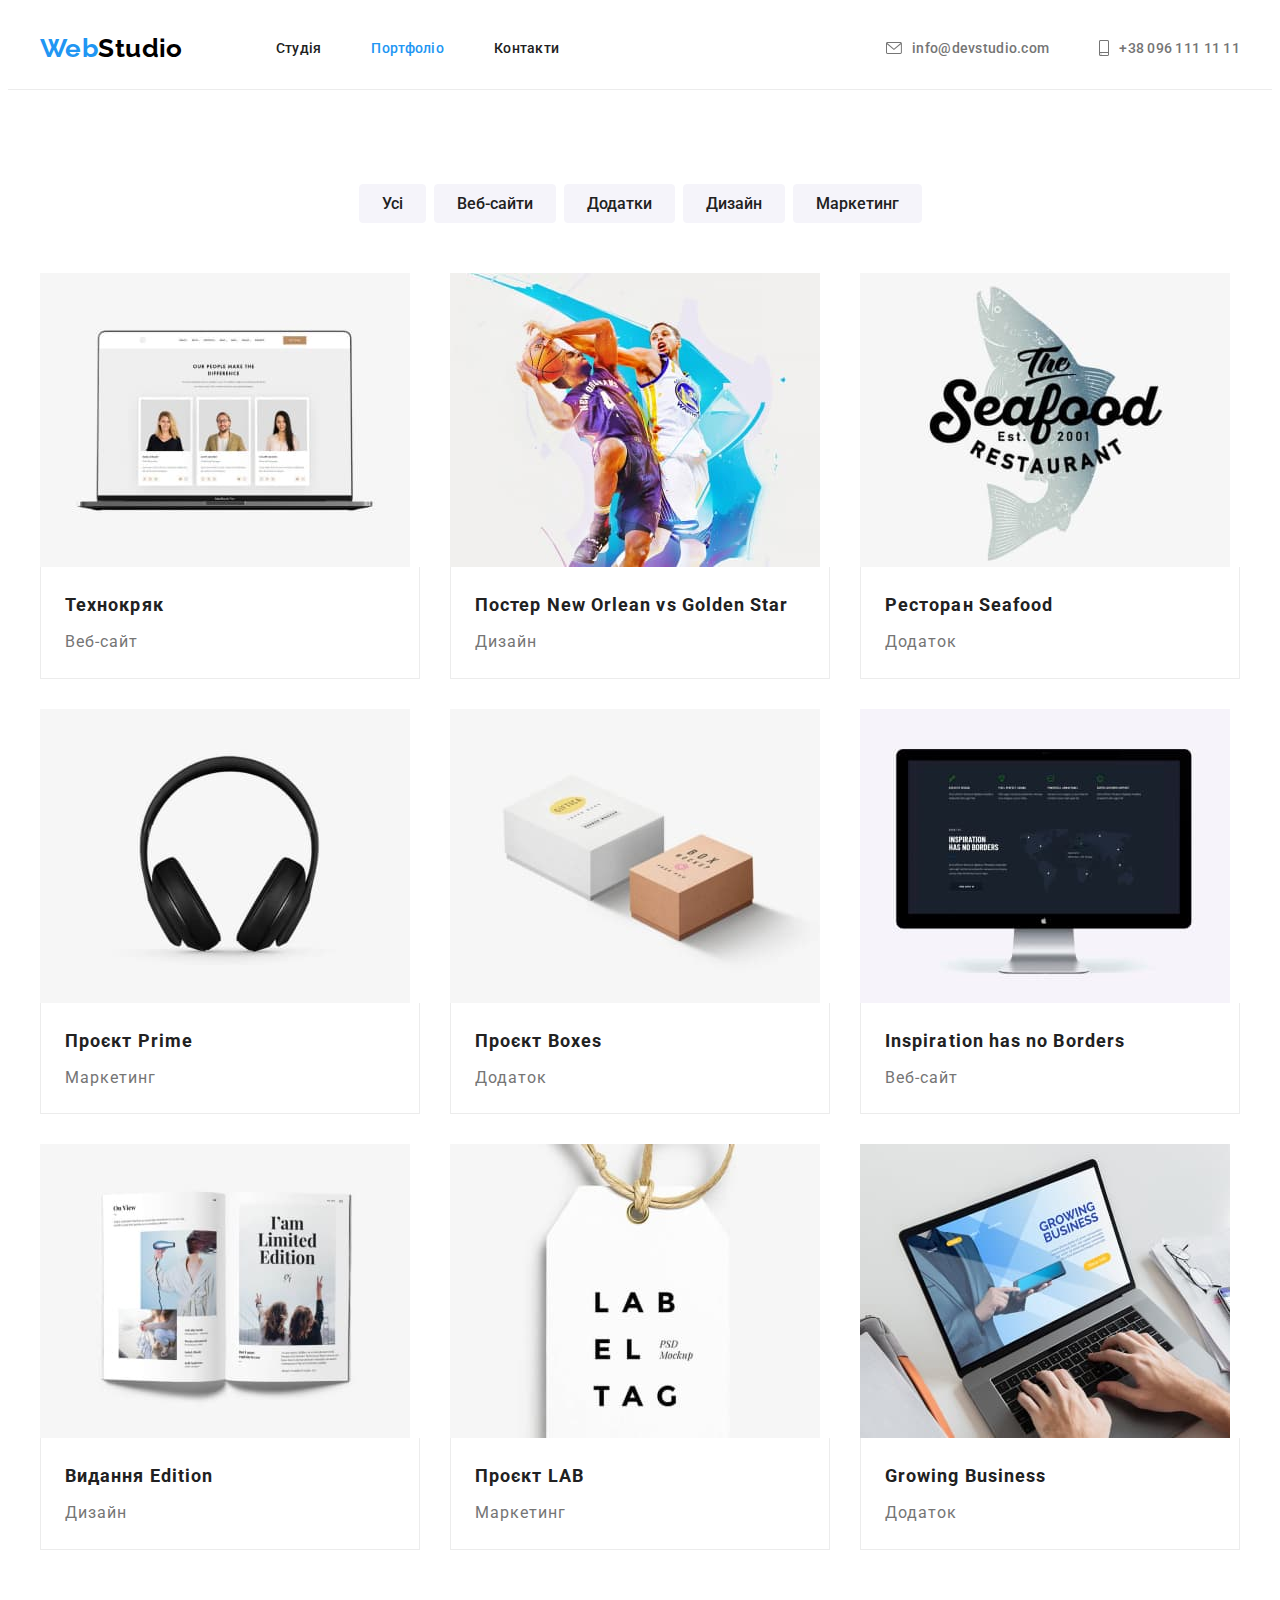
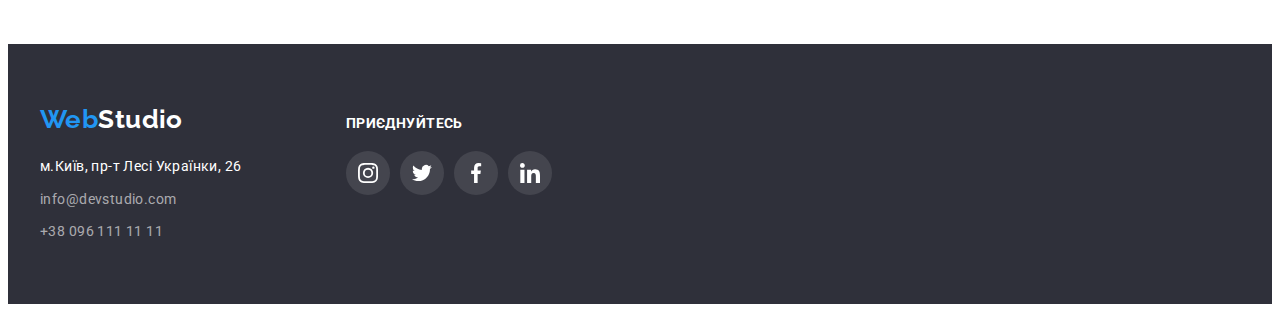
==== portfolio.html @ 3c823bf5 "початок" ====
<!DOCTYPE html>
<html lang="uk">
<head>
    <meta charset="UTF-8">
    <meta http-equiv="X-UA-Compatible" content="IE=edge">
    <meta name="viewport" content="width=device-width, initial-scale=1.0">
    <link rel="preconnect" href="https://fonts.googleapis.com">
<link rel="preconnect" href="https://fonts.gstatic.com" crossorigin>
<link href="https://fonts.googleapis.com/css2?family=Raleway:wght@700&family=Roboto:wght@400;500;700;900&display=swap" rel="stylesheet">
<link rel="stylesheet" href="https://cdnjs.cloudflare.com/ajax/libs/modern-normalize/1.1.0/modern-normalize.min.css" 
integrity="sha512-wpPYUAdjBVSE4KJnH1VR1HeZfpl1ub8YT/NKx4PuQ5NmX2tKuGu6U/JRp5y+Y8XG2tV+wKQpNHVUX03MfMFn9Q==" 
crossorigin="anonymous" 
referrerpolicy="no-referrer" />
    <title>Портфоліо</title>
    <link rel="stylesheet" href="./css/styles.css">
</head>
<body>
    <header>
      
        <div class="header container">
            <nav class="header-nav">
                <a href="index.html" lang="en" class="logo link">Web<span class="logo-header">Studio</span></a>
                <ul class="header-nav list">
                    <li class="nav-items"><a href="./index.html" class="nav-items link">Студія</a></li>
                    <li class="nav-items"><a href="./portfolio.html" class="nav-items link current">Портфоліо</a></li>
                    <li class="nav-items"><a href="" class="nav-items link">Контакти</a></li>
                </ul>
            </nav>

            <ul class="list flex">
                <li class="list-item">
                    <a href="mailto:info@devstudio.com" target="_blank"
                    class="cantacts-mail link">
                        <svg class="contacts-icon" width="16"
                        height="12">
                            <use href="./images/symbol-defs.svg#letter"></use>
                        </svg>info@devstudio.com</a> </li>
                <li class="list-item">
                    <a href="tel:+380961111111" class="contacts-tel link">
                        <svg class="contacts-icon" width="10"
                        height="16">
                            <use href="./images/symbol-defs.svg#smartphone"></use>
                        </svg>+38 096 111 11 11</a> </li>
            </ul>
        </div>
    
    </header>
    <main> 
        <section class="section">
            <div class="container">
                <h1 class="visually-hidden">проєкти</h1>
           
                <ul class="project-filter list">
                    <li><button type="button" class="filter-btn" aria-label="Усі">Усі</button></li>
                    <li><button type="button" class="filter-btn" aria-label="Веб-сайти">Веб-сайти</button></li>
                    <li><button type="button" class="filter-btn" aria-label="Додатки">Додатки</button></li>
                    <li><button type="button" class="filter-btn" aria-label="Дизайн">Дизайн</button></li>
                    <li><button type="button" class="filter-btn" aria-label="Маркетинг">Маркетинг</button></li>
                </ul>
                <ul class="project-list list">
                    <li class="project-item">
                        <a href="" class="project-link link">
                            <img src="./images/tech.jpg"  alt="Веб-сайт на екрані ноутбука" width="370">
                            <div class="project-descr">
                                <h2 class="project-title">Технокряк</h2>
                                <p class="title-descr">Веб-сайт</p>
                            </div>
                        </a>
                    </li>
                    <li class="project-item">
                        <a href="" class="project-link link">
                            <img src="./images/bascet.jpg"  alt="два баскетболіста змагаються" width="370">
                            <div class="project-descr">
                                <h2 class="project-title">Постер <span lang="en">New Orlean vs Golden Star</span> </h2>
                                <p class="title-descr">Дизайн</p>
                            </div>
                        </a>
                    </li>
                    <li class="project-item">
                        <a href="" class="project-link link">
                            <img src="./images/seafood.jpg"  alt="логотип ресторана Seafood" width="370">
                            <div class="project-descr">
                                <h2 class="project-title">Ресторан <span lang="en">Seafood</span> </h2>
                                <p class="title-descr">Додаток</p>
                            </div>
                        </a>
                    </li>
                    <li class="project-item">
                        <a href="" class="project-link link">
                            <img src="./images/prime.jpg"  alt="накладні наушники" width="370">
                            <div class="project-descr">
                                <h2 class="project-title">Проєкт <span lang="en">Prime</span></h2>
                                <p class="title-descr">Маркетинг</p>
                            </div>
                        </a>
                    </li>
                    <li class="project-item">
                        <a href="" class="project-link link">
                            <img src="./images/boxes.jpg" alt="дві коробки" width="370">
                            <div class="project-descr">
                                <h2 class="project-title">Проєкт <span lang="en"> Boxes</span></h2>
                                <p class="title-descr">Додаток</p>
                            </div>
                        </a>
                    </li>
                    <li class="project-item">
                        <a href="" class="project-link link">
                            <img src="./images/borders.jpg"  alt="Веб-сайт Inspiration has no Borders на екрані монітора" width="370">
                            <div class="project-descr">
                                <h2 class="project-title" lang="en">Inspiration has no Borders</h2>
                                <p class="title-descr">Веб-сайт</p>
                            </div>
                        </a>
                    </li>
                    <li class="project-item">
                        <a href="" class="project-link link">
                            <img src="./images/limited.jpg"  alt="журнал видання Limited Edition" width="370">
                            <div class="project-descr">
                                <h2 class="project-title">Видання <span lang="en">Edition</span> </h2>
                                <p class="title-descr">Дизайн</p>
                            </div>
                        </a>
                    </li>
                    <li class="project-item">
                        <a href="" class="project-link link">
                            <img src="./images/Lab.jpg"  alt="логотип проєкта LAB" width="370">
                            <div class="project-descr">
                                <h2 class="project-title">Проєкт LAB</h2>
                                <p class="title-descr">Маркетинг</p>
                            </div>
                        </a>
                    </li>
                    <li class="project-item">
                        <a href="" class="project-link link">
                            <img src="./images/busines.jpg"  alt="Додаток Growing Business на екрані ноутбука" width="370">
                            <div class="project-descr">
                                <h2 class="project-title" lang="en">Growing Business</h2>
                                <p class="title-descr">Додаток</p>
                            </div>
                        </a>
                    </li>
                </ul>
            </div>    
        </section>
    </main>
    <footer>
        <div class="container">
            <div>
                <a href="index.html" lang="en" class="logo link">Web<span class="logo-footer">Studio</span></a>
                <address class="address">
                    <ul class="list">
                        <li><a href="https://goo.gl/maps/mJdhDVVJMLw1E8uT7" class="address-map link" target="_blank"
                                rel="noreferrer noopener">м.Київ, пр-т Лесі Українки, 26</a></li>
                        <li><a href="mailto:info@devstudio.com" class="address-mail link"
                                target="_blank">info@devstudio.com</a></li>
                        <li><a href="tel:+380961111111" class="address-tel link">+38 096 111 11 11</a></li>
                    </ul>
                </address>
            </div>
            <div class="invite">
                <p class="invite-text">приєднуйтесь</p>
                <ul class="invite-list list">
                    <li>
                        <a href="" class="link invite-link">
                            <svg class="icon">
                                <use href="./images/symbol-defs.svg#instagram"></use>
                            </svg>
                        </a>
                    </li>
                    <li>
                        <a href="" class="link invite-link">
                            <svg class="icon">
                                <use href="./images/symbol-defs.svg#twitter"></use>
                            </svg>
                        </a>
                    </li>
                    <li>
                        <a href="" class="link invite-link">
                            <svg class="icon">
                                <use href="./images/symbol-defs.svg#facebook"></use>
                            </svg>
                        </a>
                    </li>
                    <li>
                        <a href="" class="link invite-link">
                            <svg class="icon">
                                <use href="./images/symbol-defs.svg#linkedin"></use>
                            </svg>
                        </a>
                    </li>
                </ul>
            </div>
        </div>
    </footer>
    
</body>
</html>
---- css/styles.css ----
:root {--primary-text-color: #757575;
--accent-color: #2196F3;
--contrast-color:#212121 ;
--separation-color:#F5F4FA;
--background-color:#2F303A;
--pure-black-color:#000000;
--pure-white-color:#ffffff;
--transparent-white:#FFFFFF99;
--border-color: rgba(236, 236, 236, 1);
--footer-icon-color:rgba(255, 255, 255, 0.1);
--gradient-color: rgba(47, 48, 58, 0.4);
--icon-color: #AFB1B8;
 } 
/* * {outline: 2px solid green} */
body {
    color: var(--primary-text-color); 
    font-family: 'Roboto', sans-serif;
    font-size: 14px; 
    letter-spacing: 0.03em; 
    background-color: #ffffff;}

   
.list { 
    list-style: none; 
    padding: 0; 
    margin: 0;}
.list.flex {
    margin-left: auto;}
.list.flex .list-item + .list-item {margin-left: 50px;}


 /* Утиліти---------------------------- */
.link {
    text-decoration: none;
}
.link.current {color:var(--accent-color);}
html {box-sizing: border-box;}
.visually-hidden {
    position: absolute;
    width: 1px;
    height: 1px;
    margin: -1px;
    border: 0;
    padding: 0;
    white-space: nowrap;
    clip-path: inset(100%);
    clip: rect(0 0 0 0);
    overflow: hidden;
  }
  
img {display: block;}
.container {
    margin: 0 auto;
    padding: 0 15px;
    width: 1200px;}
.margin-none, 
.hiden,
 h1,
 h2,
 h3,
 p {margin: 0;}
 .flex {display: flex;}

 header {border-bottom: 1px solid var(--border-color);}
 .thumb {
    display: block;
    height: 100%;
    width: 100%;
 }

/*  header */
.header-nav {
    color:var(--contrast-color); 
    align-items: center;
    display: flex;
}
.header.container {
    display: flex;
    align-items: center ;
    /* padding-top: 24px;
    padding-bottom: 25px; */
}

.logo {
    color: var(--accent-color); 
    font-weight: 700;
    font-size: 26px;
    line-height: 1.2; 
    font-family:'Raleway', sans-serif;
    display: inline-block;
    margin-right: 93px;
}
.logo-header {color: var(--pure-black-color);}
.header-nav .nav-items + .nav-items {
margin-left: 50px;}
.nav-items.link, .cantacts-mail.link, .contacts-tel.link   {
    display: block;
    padding-top: 32px;
    padding-bottom: 32px;
    display:flex;
    align-items: center;
}

.nav-items, 
.cantacts-mail, 
.contacts-tel {
    color: inherit; 
    font-weight: 500; 
    line-height: 1.2; 
    letter-spacing: 0.02em;}
.nav-items:hover, 
.cantacts-mail:hover, 
.contacts-tel:hover {color:var(--accent-color);}
.nav-items:focus, 
.cantacts-mail:focus, 
.contacts-tel:focus { color:var(--accent-color);}

/* main головної сторінки---------------------------- */
/* hero -----------------------------------*/
.hero {
    text-align: center;
    min-height: 600px;
    display: flex;
    flex-direction: column;
    align-items: center; 
    justify-content: center;
}
.background-hero {
    margin: 0 auto;
    background-image: linear-gradient(90deg, var(--gradient-color), var(--gradient-color)), url(../images/hero-bg.jpg);
    background-repeat: no-repeat;
    max-width: 1600px;
}

.hero-title {
    color:var(--pure-white-color); 
    font-weight: 900;
    font-size: 44px;
    line-height: 1.4; 
    letter-spacing: 0.06em; 
    text-transform: uppercase;
    margin-bottom: 30px;
    width: 696px;
}
.hero-btn {
    background-color: var(--accent-color);
    color: var(--pure-white-color); 
    font-weight: 700;
    font-size: 16px;
    line-height: 1.9; 
    text-align: center; 
    letter-spacing: 0.06em; 
    cursor: pointer; 
    font-family: inherit;
    width: 216px;
    height: 50px;
    border-radius: 4px;
    border-color: var(--accent-color);
    /* margin: 0 auto 0 auto */
}

    /* секція як ми працюємо -----------------------------*/
    .section {     
        padding-top: 94px;
        padding-bottom: 94px;}
/* .section-descr>.container {
    padding-top: 94px;
    padding-bottom: 94px;} */
.section-descr .list {justify-content: space-between;}
.list .descr-list + .descr-list {margin-left: 30px;}
/* .list>.descr-list:not(:first-child) {margin-left: 30px;} */
.descr-item {
    text-transform: uppercase; 
    color:var(--contrast-color) ; 
    font-weight: 700; font-size: 14px;
    line-height: 1.2;
    margin-bottom: 10px;
}

/* картинки бєкграунди--------------------------------*/

.item-text {
    line-height: 1.7;}

    /* чим ми займаємось-------------------- */
/* .section-direction>.container { padding-bottom: 94px;} */
.section-direction .list {justify-content: space-between;}
.section-direction.section {padding-top: 0;}

/* секція наша команда------------------------- */
.team  {background-color: var(--separation-color);}

.name-and-profession{
        padding: 30px 0px;    
}
.team .first-list {justify-content: space-between;}
.first-list {
    display: flex;
}
.team-items {
    background-color: var(--pure-white-color);
    border-radius: 0 0 4px 4px;
    text-align: center;
    box-shadow: 0px 1px 3px rgba(0, 0, 0, 0.12), 0px 1px 1px rgba(0, 0, 0, 0.14), 0px 2px 1px rgba(0, 0, 0, 0.2);
}
.member-profession {
    font-size: 16px;
    line-height: 1.2;}
.team-member {
    font-weight: 500;
    font-size: 16px;
    line-height: 1.2;
    margin-bottom: 10px;}
.title {
    font-weight: 700;
    font-size: 36px;
    line-height: 1.2; 
    text-align: center;
    margin-bottom: 50px;} 
.title, 
.team-member {color: var(--contrast-color);}
.title.margin-none {margin-bottom: 50px;}

/* footer -------------------------------*/
footer{
    padding-top: 60px;
    padding-bottom: 60px;
    background-color: var(--background-color);
}
footer .logo {
    margin-bottom: 20px;
}
footer .container {
    display: flex;
    align-items: baseline;
}
.footer-first {
padding: 60px 0 60px;
}
.logo-footer {color: var(--pure-white-color);}
.address {font-style:normal}
.address li:not(:last-child) {margin-bottom: 9px;}
 .address-map {
    color:var(--pure-white-color);
    line-height: 1.7;}
.address-mail, 
.address-tel {
    color: var(--transparent-white);
    line-height: 1.7;}
.address-map:hover, 
.address-mail:hover, 
.address-tel:hover {color: var(--accent-color);}
.address-map:focus, 
.address-mail:focus, 
.address-tel:focus {color: var(--accent-color);}
.invite {
    margin-left: 70px;
}
.invite-text {
    display: block;
    color: var(--pure-white-color);
    text-transform: uppercase;  
    margin-bottom: 20px;
    font-weight: 700;
    line-height: 16px;
}

/* портфоліо-------------------------------- */


/* фільтри----------------------------------- */
.filter-btn {
    padding: 6px 22px;
    background-color: var(--separation-color);
    color: var(--contrast-color);
    font-weight: 500;
    font-size: 16px;
    line-height: 1.6; 
    cursor: pointer; 
    font-family: inherit;
    border: 1px solid var(--separation-color); 
    border-radius: 4px;
}
.filter-btn:hover {
    background-color: var(--accent-color); 
    color: var(--pure-white-color);
    border: 1px solid var(--accent-color);
    box-shadow: 0px 3px 1px rgba(0, 0, 0, 0.1), 0px 1px 2px rgba(0, 0, 0, 0.08), 0px 2px 2px rgba(0, 0, 0, 0.12);
    }
.filter-btn:focus {background-color: var(--accent-color); 
    color: var(--pure-white-color);}
/* проєкти */
.project-filter {
    margin-bottom: 50px;
    display: flex;
    justify-content: center; 
}
.project-filter li+li {margin-left: 8px;}
/* .project-filter>li:not(:first-child) {margin-left: 8px;} */
.project-list { 
    display: flex;
    flex-wrap: wrap;
    gap:30px;
    }
.project-item { 
    flex-basis: calc((100% - 60px) /3); 
}
.project-link {
    display: block;
}
.project-link:hover {
    box-shadow: 0px 1px 1px rgba(0, 0, 0, 0.12), 0px 4px 4px rgba(0, 0, 0, 0.06), 1px 4px 6px rgba(0, 0, 0, 0.16);
}
.project-link:focus {
    box-shadow: 0px 1px 1px rgba(0, 0, 0, 0.12), 0px 4px 4px rgba(0, 0, 0, 0.06), 1px 4px 6px rgba(0, 0, 0, 0.16);
}
.project-descr { 
    padding: 20px 24px;
    border-left: 1px solid var(--border-color); 
    border-right: 1px solid var(--border-color); 
    border-bottom: 1px solid var(--border-color);
}

.project-title { 
    color:var(--contrast-color); 
    font-weight: 700;
    font-size: 18px;
    line-height: 2; 
    letter-spacing: 0.06em;
    margin-bottom: 4px;}
.title-descr {
    font-size: 16px;
    line-height: 1.9; 
    letter-spacing: 0.06em;
    color: var(--primary-text-color);
}

    /* svg картинки---------------------------- */
.contacts-icon {
    margin-right: 10px;
    fill:currentColor;
}

.team-contacts {
    display: flex;    
    margin-top: 16px;
    justify-content: center;
    gap:10px;
}
.team-contact-link {
    width: 44px;
    height: 44px;
    border-radius: 50%;
    background-color: var(--pure-white-color);
    fill: var(--icon-color);
    display:flex;
    justify-content: center;
    align-items: center;
}
.team-contact-link:hover {
    background-color: var(--accent-color);
    fill: var(--pure-white-color);
}
.team-contact-link:focus {
    background-color: var(--accent-color);
    fill: var(--pure-white-color);
}
.icon {
    width: 20px;
    height: 20px;
}
.costumers {
    display: flex;
    justify-content: space-between;   
}
.costumers>li {
    display: block;
    width: 170px;
    height: 92px;   
    border: 1px solid var(--icon-color);
    border-radius: 4px;
}
.costumers>li:hover {
    border-color: var(--accent-color);
}
.customers-item {
    display:flex;
    justify-content: center;
    align-items: center;
    width: 100%;
    height: 100%;
    fill: var(--icon-color);
}
.customers-item:hover {
    border-color: var(--accent-color);
    fill: var(--accent-color);
}
.customers-item:focus {
    border-color: var(--accent-color);
    fill: var(--accent-color);
}
.customers-contacts {
    width: 106px;
    height: 60px;
}
.invite-list {
    display: flex;
}
.invite-list>li:not(:first-child) {
    margin-left: 10px;
}
.invite-link {
    display:flex;
    justify-content: center;
    align-items: center;
    width: 44px;
    height: 44px;
    border-radius: 50%;
    background-color: var(--footer-icon-color);
    fill: var(--pure-white-color);
}
.invite-link:hover {
    background-color: var(--accent-color);
}
.invite-link:focus {
    background-color: var(--accent-color);
}
/* .invite-icon {
    width: 44px;
    height: 44px;
} */
/* картинки у -- як ми працюємо------------------ */
.descr-icon {
    background-color: var(--separation-color);
    border-radius: 4px;
    display:flex;
    justify-content: center;
    align-items: center;
    width: 270px;
    height: 120px;
    margin-bottom: 30px;
    fill: var(--contrast-color);
}
.funny-icon {
width: 70px;
height: 70px;
}
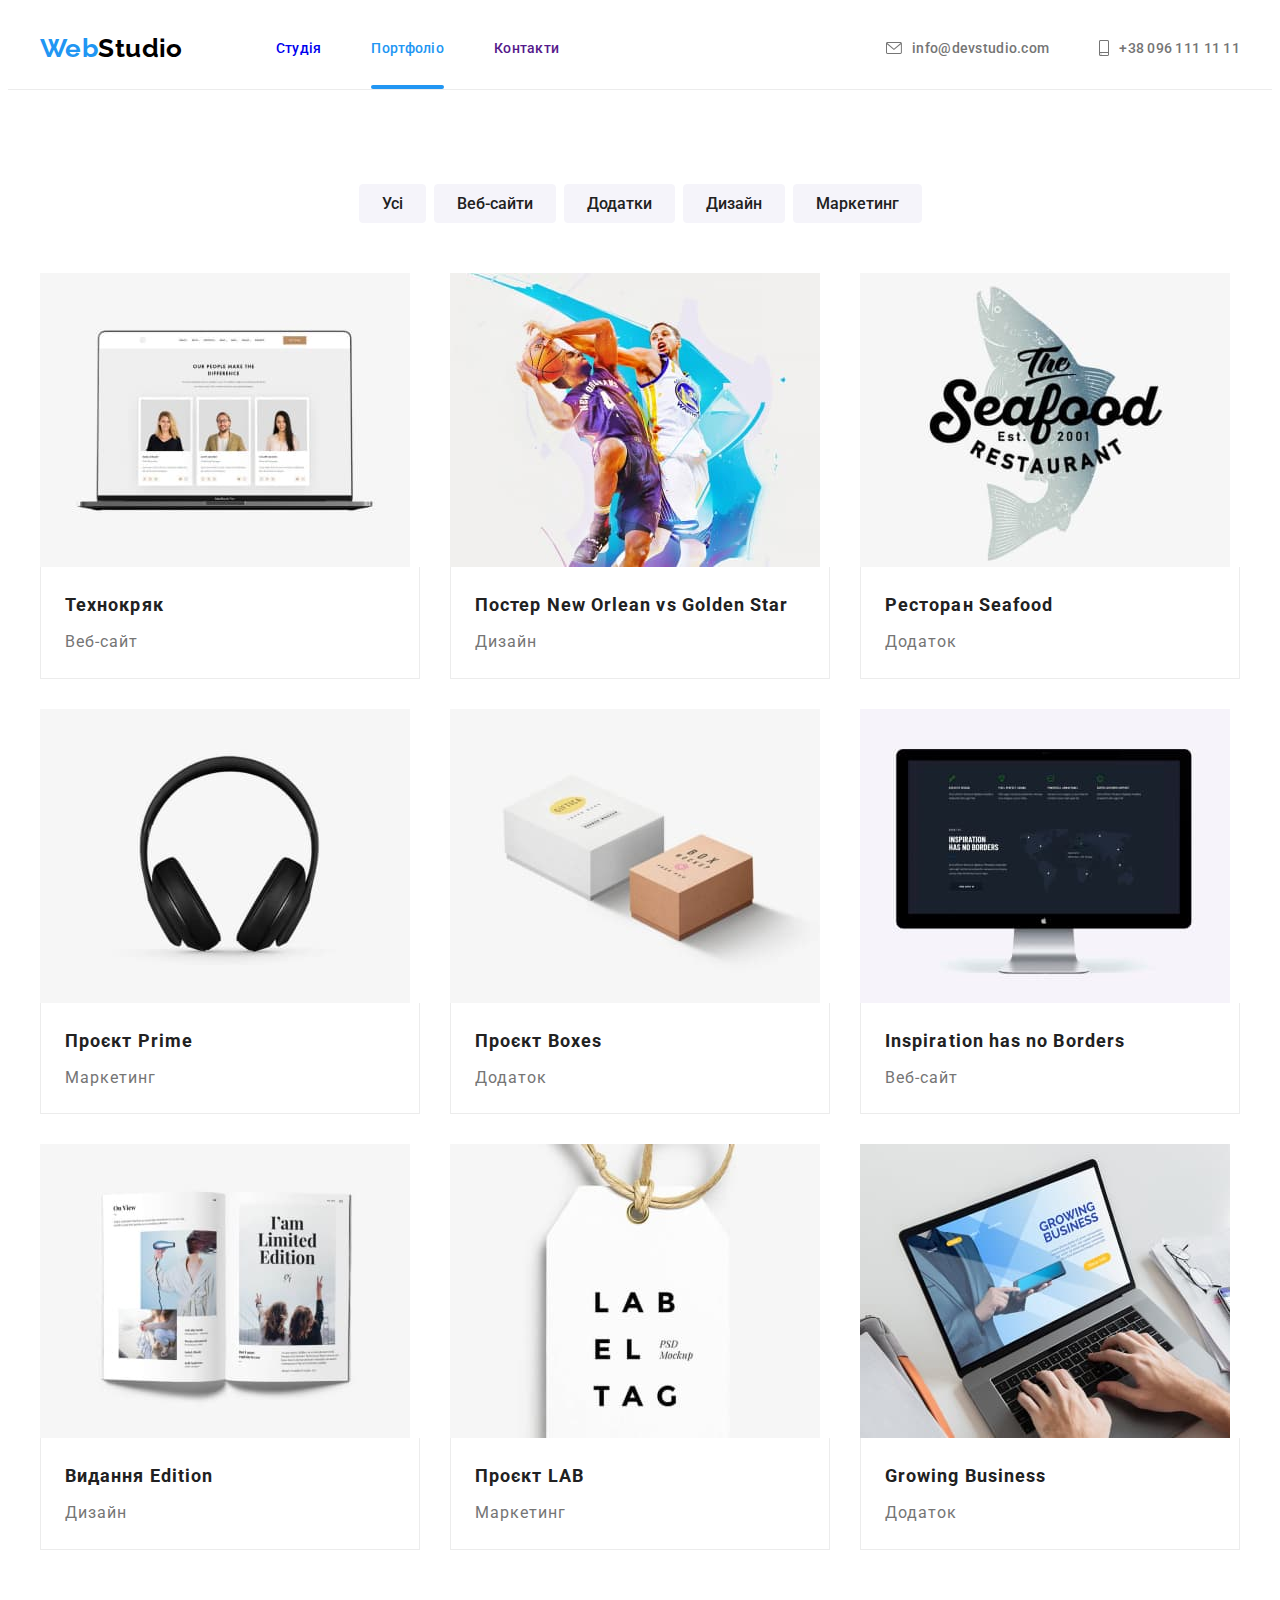
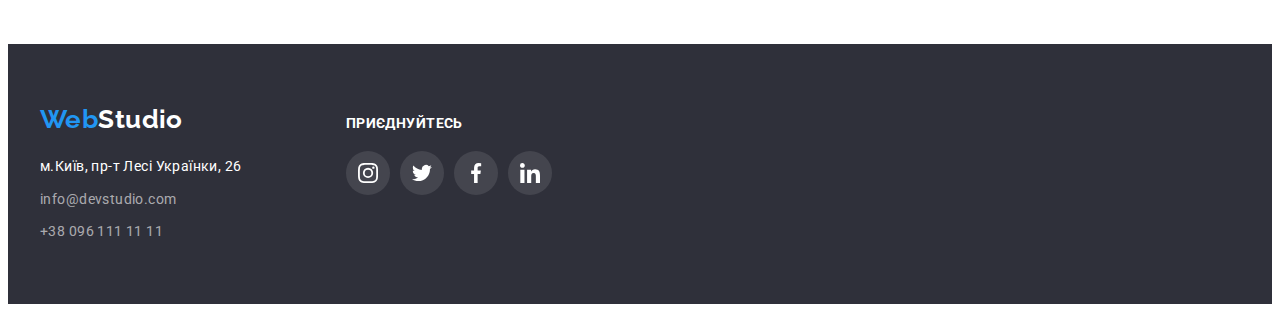
==== commit 1d123e0e: "у" ====
--- a/portfolio.html
+++ b/portfolio.html
@@ -21,9 +21,9 @@
             <nav class="header-nav">
                 <a href="index.html" lang="en" class="logo link">Web<span class="logo-header">Studio</span></a>
                 <ul class="header-nav list">
-                    <li class="nav-items"><a href="./index.html" class="nav-items link">Студія</a></li>
-                    <li class="nav-items"><a href="./portfolio.html" class="nav-items link current">Портфоліо</a></li>
-                    <li class="nav-items"><a href="" class="nav-items link">Контакти</a></li>
+                    <li class="nav-items"><a href="./index.html" class="link">Студія</a></li>
+                    <li class="nav-items"><a href="./portfolio.html" class="link current">Портфоліо</a></li>
+                    <li class="nav-items"><a href="" class="link">Контакти</a></li>
                 </ul>
             </nav>
 
@@ -59,13 +59,17 @@
                 </ul>
                 <ul class="project-list list">
                     <li class="project-item">
-                        <a href="" class="project-link link">
-                            <img src="./images/tech.jpg"  alt="Веб-сайт на екрані ноутбука" width="370">
-                            <div class="project-descr">
-                                <h2 class="project-title">Технокряк</h2>
-                                <p class="title-descr">Веб-сайт</p>
-                            </div>
-                        </a>
+                            <a href="" class="project-link link">
+                                <div class="project-thumb">
+                                    <img src="./images/tech.jpg"  alt="Веб-сайт на екрані ноутбука" width="370">
+                                    <p class="project-text">Ресурс пропонує комплексні пропозиції з різним рівнем функціоналу та сервісів. Все це дозволить відвідувачу отримати вичерпні відомості про компанію чи приватну особу.
+                                    </p>
+                                </div>
+                                <div class="project-descr">
+                                    <h2 class="project-title">Технокряк</h2>
+                                    <p class="title-descr">Веб-сайт</p>
+                                </div>
+                            </a>
                     </li>
                     <li class="project-item">
                         <a href="" class="project-link link">
--- a/css/styles.css
+++ b/css/styles.css
@@ -9,6 +9,7 @@
 --border-color: rgba(236, 236, 236, 1);
 --footer-icon-color:rgba(255, 255, 255, 0.1);
 --gradient-color: rgba(47, 48, 58, 0.4);
+--gradientblack-color:rgba(47, 48, 58, 0.8);
 --icon-color: #AFB1B8;
  } 
 /* * {outline: 2px solid green} */
@@ -17,13 +18,13 @@
     font-family: 'Roboto', sans-serif;
     font-size: 14px; 
     letter-spacing: 0.03em; 
-    background-color: #ffffff;}
+    background-color: var(--pure-white-color);}
 
    
 .list { 
     list-style: none; 
     padding: 0; 
-    margin: 0;}
+}
 .list.flex {
     margin-left: auto;}
 .list.flex .list-item + .list-item {margin-left: 50px;}
@@ -34,6 +35,9 @@
     text-decoration: none;
 }
 .link.current {color:var(--accent-color);}
+.current {
+
+}
 html {box-sizing: border-box;}
 .visually-hidden {
     position: absolute;
@@ -53,12 +57,11 @@
     margin: 0 auto;
     padding: 0 15px;
     width: 1200px;}
-.margin-none, 
-.hiden,
- h1,
- h2,
- h3,
- p {margin: 0;}
+ul,
+h1,
+h2,
+h3,
+p {margin: 0;}
  .flex {display: flex;}
 
  header {border-bottom: 1px solid var(--border-color);}
@@ -93,13 +96,30 @@
 .logo-header {color: var(--pure-black-color);}
 .header-nav .nav-items + .nav-items {
 margin-left: 50px;}
-.nav-items.link, .cantacts-mail.link, .contacts-tel.link   {
+.nav-items>.link, .cantacts-mail.link, .contacts-tel.link   {
     display: block;
     padding-top: 32px;
     padding-bottom: 32px;
     display:flex;
     align-items: center;
 }
+.nav-items {
+    position: relative;
+}
+.link.current::after {
+    position: absolute;
+    bottom: 0;
+    content: '';
+    width: 100%;
+    height: 4px;
+    background: var(--accent-color);
+    border-radius: 2px;
+}
+
+/* .nav-items>.current {
+    border-bottom: 4px solid var(--accent-color);
+    border-radius: 2px;
+} */
 
 .nav-items, 
 .cantacts-mail, 
@@ -172,7 +192,8 @@
 .descr-item {
     text-transform: uppercase; 
     color:var(--contrast-color) ; 
-    font-weight: 700; font-size: 14px;
+    font-weight: 700; 
+    font-size: 14px;
     line-height: 1.2;
     margin-bottom: 10px;
 }
@@ -319,6 +340,7 @@
     border-left: 1px solid var(--border-color); 
     border-right: 1px solid var(--border-color); 
     border-bottom: 1px solid var(--border-color);
+    z-index: 10;
 }
 
 .project-title { 
@@ -425,10 +447,6 @@
 .invite-link:focus {
     background-color: var(--accent-color);
 }
-/* .invite-icon {
-    width: 44px;
-    height: 44px;
-} */
 /* картинки у -- як ми працюємо------------------ */
 .descr-icon {
     background-color: var(--separation-color);
@@ -442,6 +460,97 @@
     fill: var(--contrast-color);
 }
 .funny-icon {
-width: 70px;
-height: 70px;
-}
+    width: 70px;
+    height: 70px;
+}
+/* анімація------------------------------------------- */
+/* головна--------- */
+.direction-thumb {
+    text-transform: uppercase; 
+    font-weight: 700;
+    line-height: 16px;
+    position: relative;
+}
+.direction-text {
+    display: flex;
+    align-items: center;
+    justify-content: center;
+    color: var(--pure-white-color);
+    text-transform: uppercase; 
+    font-weight: 700;
+    font-size: 14px;
+    line-height: 16px;
+    background: var(--gradientblack-color);
+    height: 70px;
+    width:100%;
+    position:absolute;
+    bottom:0;
+}
+/* портфоліо--------- */
+/* картки--- */
+.project-thumb::before {
+    position: absolute;
+    top:0;
+    content: '';
+    background-color: var(--accent-color);
+    opacity: 0;
+    width: 100%;
+    height: 100%;
+} 
+.project-link:hover .project-thumb::before {
+    opacity: 0.9;
+}
+.project-link:hover .project-text {
+    opacity: 1;
+}
+.project-thumb {
+    position: relative;
+}
+.project-text {
+    position: absolute;
+    top:63px;
+    left: 24px;
+    right: 24px;
+    color: var(--pure-white-color);
+    opacity: 0;
+    font-weight: 400;
+    font-size: 18px;
+    line-height: 28px;
+}
+
+
+
+/* моделка-------------------------------- */
+.backdrop {
+    position: fixed;
+    top:0;
+    left:0;
+    width: 100%;
+    height: 100%;
+    background-color: rgba(27, 71, 107, 0.5);
+}
+.backdrop.is-hidden {
+    opacity: 0;
+    pointer-events: none;
+}
+.modal {
+    position: absolute;
+    top:50%;
+    left:50%;
+    transform:translate(-50%, -50%);    
+    width: 528px;
+    height: 581px;
+    background-color: var(--pure-white-color);
+    border-radius: 4px;
+}
+.close {
+    position:absolute;
+    right: 8px;
+    top:8px;
+    width: 30px;
+    height: 30px;
+    cursor: pointer;
+    background-color: var(--pure-white-color);
+    border: 1px solid rgba(0, 0, 0, 0.1);
+    border-radius: 50%;
+}